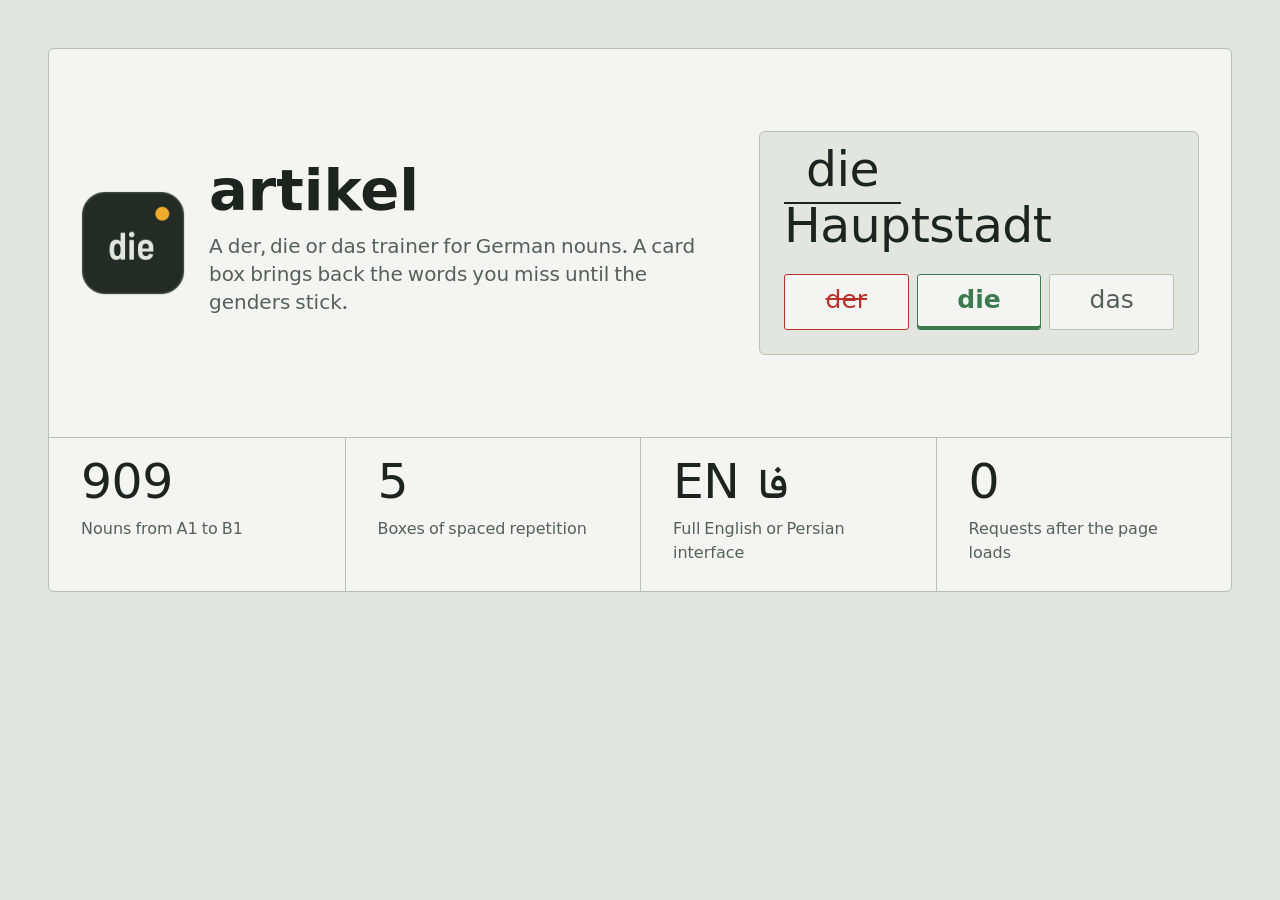
==== tools/banner/banner.html @ f2b427ca "Render the README banner and screenshots from the new design The banner follows the other A2M33 READ" ====
<!doctype html>
<html lang="en">
<head>
<meta charset="utf-8">
<title>artikel banner</title>
<link rel="stylesheet" href="../../tokens.css">
<link rel="stylesheet" href="banner.css">
</head>
<body>
<main class="sheet">
  <div class="top">
    <header class="head">
      <img class="icon" src="icon.png" width="104" height="104" alt="">
      <div>
        <h1>artikel</h1>
        <p class="sub">A der, die or das trainer for German nouns. A card box brings back the words you miss until the genders stick.</p>
      </div>
    </header>

    <section class="card" aria-label="Card">
      <p class="phrase" lang="de"><span class="slot">die</span> Hauptstadt</p>
      <div class="choices" lang="de">
        <span class="choice is-wrong">der</span>
        <span class="choice is-correct">die</span>
        <span class="choice">das</span>
      </div>
    </section>
  </div>

  <section class="readings">
    <div class="cell">
      <p class="reading">909</p>
      <p class="tag">Nouns from A1 to B1</p>
    </div>
    <div class="cell">
      <p class="reading">5</p>
      <p class="tag">Boxes of spaced repetition</p>
    </div>
    <div class="cell">
      <p class="reading">EN <span class="fa" lang="fa">فا</span></p>
      <p class="tag">Full English or Persian interface</p>
    </div>
    <div class="cell">
      <p class="reading">0</p>
      <p class="tag">Requests after the page loads</p>
    </div>
  </section>
</main>
</body>
</html>
---- tokens.css ----
/* A2M33 "control room" design tokens. Copy this file (and fonts/) into a project; do not edit per project.
   Source of truth: notes/design/README.md */

@font-face { font-family: "Barlow"; font-weight: 400; font-display: swap; src: url("fonts/Barlow-Regular.woff2") format("woff2"); }
@font-face { font-family: "Barlow"; font-weight: 500; font-display: swap; src: url("fonts/Barlow-Medium.woff2") format("woff2"); }
@font-face { font-family: "Barlow"; font-weight: 600; font-display: swap; src: url("fonts/Barlow-SemiBold.woff2") format("woff2"); }
@font-face { font-family: "Barlow Semi Condensed"; font-weight: 500; font-display: swap; src: url("fonts/BarlowSemiCondensed-Medium.woff2") format("woff2"); }
@font-face { font-family: "Barlow Semi Condensed"; font-weight: 600; font-display: swap; src: url("fonts/BarlowSemiCondensed-SemiBold.woff2") format("woff2"); }

:root {
  color-scheme: light dark;

  /* Light: a painted control cabinet (close to RAL 7035), slightly green-grey */
  --cab: #e3e5e0;        /* page background */
  --panel: #f4f5f2;      /* raised surfaces */
  --inset: #d5d9d3;      /* wells, tracks, inactive fills */
  --line: #b9bfb7;       /* 1px borders and rules */
  --ink: #1d2420;        /* main text and values */
  --ink-2: #56605a;      /* labels and secondary text */
  --steel: #2c5b80;      /* links, focus, selected (process blue) */
  --amber: #d99211;      /* the one signal colour: active, attention, live */
  --amber-ink: #6b4600;  /* text on amber or amber text on light */
  --fault: #b8322a;      /* faults and errors only */
  --ok: #3d7a4f;         /* used sparingly: a confirmed good state */

  --font: "Barlow", "Vazirmatn", system-ui, sans-serif;
  --font-tag: "Barlow Semi Condensed", "Barlow", "Vazirmatn", system-ui, sans-serif;
  --font-code: Consolas, ui-monospace, "SF Mono", Menlo, monospace; /* literal commands and code only, never labels */

  /* Type scale (1.25, base 16px) */
  --t-xs: 0.8rem;
  --t-sm: 0.9rem;
  --t-md: 1rem;
  --t-lg: 1.25rem;
  --t-xl: 1.563rem;
  --t-2xl: 1.953rem;
  --t-value: 3.052rem;   /* big readings */

  /* Space (4px grid) */
  --s1: 4px; --s2: 8px; --s3: 12px; --s4: 16px; --s5: 24px; --s6: 32px; --s7: 48px; --s8: 64px;

  /* Radius by hierarchy, not one radius everywhere */
  --r-panel: 6px;
  --r-control: 3px;
  --r-lamp: 50%;

  --dur: 160ms;
  --ease: cubic-bezier(0.2, 0, 0, 1);
}

@media (prefers-color-scheme: dark) {
  :root {
    /* Dark: the night-shift panel, green-grey slate, never pure black */
    --cab: #1b211e;
    --panel: #242b27;
    --inset: #2f3732;
    --line: #3d4741;
    --ink: #e2e6e0;
    --ink-2: #9aa59d;
    --steel: #7fb0d6;
    --amber: #f0ab2a;
    --amber-ink: #f6c870;
    --fault: #e2584d;
    --ok: #6fb282;
  }
}

/* Theme override hooks for apps with a manual toggle */
:root[data-theme="light"] { color-scheme: light; }
:root[data-theme="dark"] { color-scheme: dark; }

/* Base */
*, *::before, *::after { box-sizing: border-box; }
html { font-family: var(--font); font-size: 100%; line-height: 1.5; color: var(--ink); background: var(--cab);
       font-variant-numeric: tabular-nums; -webkit-text-size-adjust: 100%; }
body { margin: 0; }
a { color: var(--steel); text-underline-offset: 0.18em; }
:focus-visible { outline: 2px solid var(--steel); outline-offset: 2px; border-radius: var(--r-control); }
h1, h2, h3 { font-family: var(--font-tag); font-weight: 600; line-height: 1.15; letter-spacing: 0.005em; margin: 0 0 var(--s3); }
h1 { font-size: var(--t-2xl); }
h2 { font-size: var(--t-xl); }
h3 { font-size: var(--t-lg); }

/* Signature: the status lamp. Grey when idle, amber when live, red on fault. */
.lamp { display: inline-block; width: 0.7em; height: 0.7em; border-radius: var(--r-lamp);
        background: var(--inset); box-shadow: inset 0 0 0 1px var(--line); vertical-align: 0.05em; }
.lamp[data-state="live"] { background: var(--amber); box-shadow: 0 0 0 3px color-mix(in srgb, var(--amber) 25%, transparent); }
.lamp[data-state="fault"] { background: var(--fault); }
.lamp[data-state="ok"] { background: var(--ok); }

/* Equipment tag: the small condensed label next to a value, like "P-101" or "Streak" */
.tag { font-family: var(--font-tag); font-weight: 500; font-size: var(--t-sm); color: var(--ink-2); }

/* Reading: a value with its unit */
.reading { font-size: var(--t-value); font-weight: 500; line-height: 1; letter-spacing: -0.01em; }
.reading small { font-size: 0.4em; font-weight: 500; color: var(--ink-2); margin-inline-start: 0.2em; }

/* Panel */
.panel { background: var(--panel); border: 1px solid var(--line); border-radius: var(--r-panel); padding: var(--s5); }

/* Buttons: flat, bordered, pressed state darkens; primary is ink, not amber */
.btn { font: 500 var(--t-md)/1 var(--font); min-height: 40px; padding: 0 var(--s4); border-radius: var(--r-control);
       border: 1px solid var(--line); background: var(--panel); color: var(--ink); cursor: pointer;
       transition: background var(--dur) var(--ease), border-color var(--dur) var(--ease); }
.btn:hover { border-color: var(--ink-2); }
.btn:active { background: var(--inset); }
.btn[data-variant="primary"] { background: var(--ink); color: var(--panel); border-color: var(--ink); }
.btn[aria-pressed="true"] { border-color: var(--amber); box-shadow: inset 0 -3px 0 var(--amber); }
.btn:disabled { opacity: 0.5; cursor: not-allowed; }

@media (prefers-reduced-motion: reduce) {
  *, *::before, *::after { transition-duration: 0ms !important; animation-duration: 0ms !important; }
}
---- tools/banner/banner.css ----
/* artikel README banner, 1280x640. Uses only the variables from tokens.css. */

@font-face { font-family: "Vazirmatn"; font-weight: 500; src: url("../../fonts/Vazirmatn-Medium.woff2") format("woff2"); }

html, body { width: 1280px; height: 640px; overflow: hidden; }
body { padding: var(--s7); }
p { margin: 0; }

.sheet {
  height: 100%;
  display: grid;
  grid-template-rows: 1fr auto;
  background: var(--panel);
  border: 1px solid var(--line);
  border-radius: var(--r-panel);
}

.top {
  display: grid;
  grid-template-columns: 1fr 440px;
  gap: var(--s6);
  align-items: center;
  padding: 0 var(--s6);
}

.head {
  display: grid;
  grid-template-columns: auto 1fr;
  gap: var(--s5);
  align-items: center;
}
.icon { display: block; border-radius: 22px; }
.head h1 { font-size: 3.6rem; line-height: 1; margin: 0 0 var(--s2); letter-spacing: 0; }
.sub { font-size: var(--t-lg); color: var(--ink-2); line-height: 1.4; }

.card {
  padding: var(--s4) var(--s5) var(--s5);
  background: var(--cab);
  border: 1px solid var(--line);
  border-radius: var(--r-panel);
}
.phrase { font-size: var(--t-value); font-weight: 500; line-height: 1.1; letter-spacing: -0.01em; margin-bottom: var(--s4); }
.slot { display: inline-block; min-width: 2.4em; text-align: center; border-bottom: 0.06em solid var(--ink); margin-right: 0.2em; }
.choices { display: grid; grid-template-columns: repeat(3, 1fr); gap: var(--s2); }
.choice {
  display: grid; place-items: center; height: 56px;
  background: var(--panel); border: 1px solid var(--line); border-radius: var(--r-control);
  font-size: var(--t-xl); font-weight: 500; color: var(--ink-2);
}
.choice.is-correct { border-color: var(--ok); color: var(--ok); font-weight: 600; box-shadow: inset 0 -3px 0 var(--ok); }
.choice.is-wrong { border-color: var(--fault); color: var(--fault); text-decoration: line-through; text-decoration-thickness: 2px; }

.readings {
  display: grid;
  grid-template-columns: repeat(4, 1fr);
  border-top: 1px solid var(--line);
}
.cell { padding: var(--s5) var(--s6); }
.cell + .cell { border-left: 1px solid var(--line); }
.cell .reading { margin-bottom: var(--s2); }
.cell .tag { font-size: var(--t-md); }
.fa { font-family: "Vazirmatn", var(--font); font-size: 0.85em; line-height: 0; margin-left: 0.15em; }
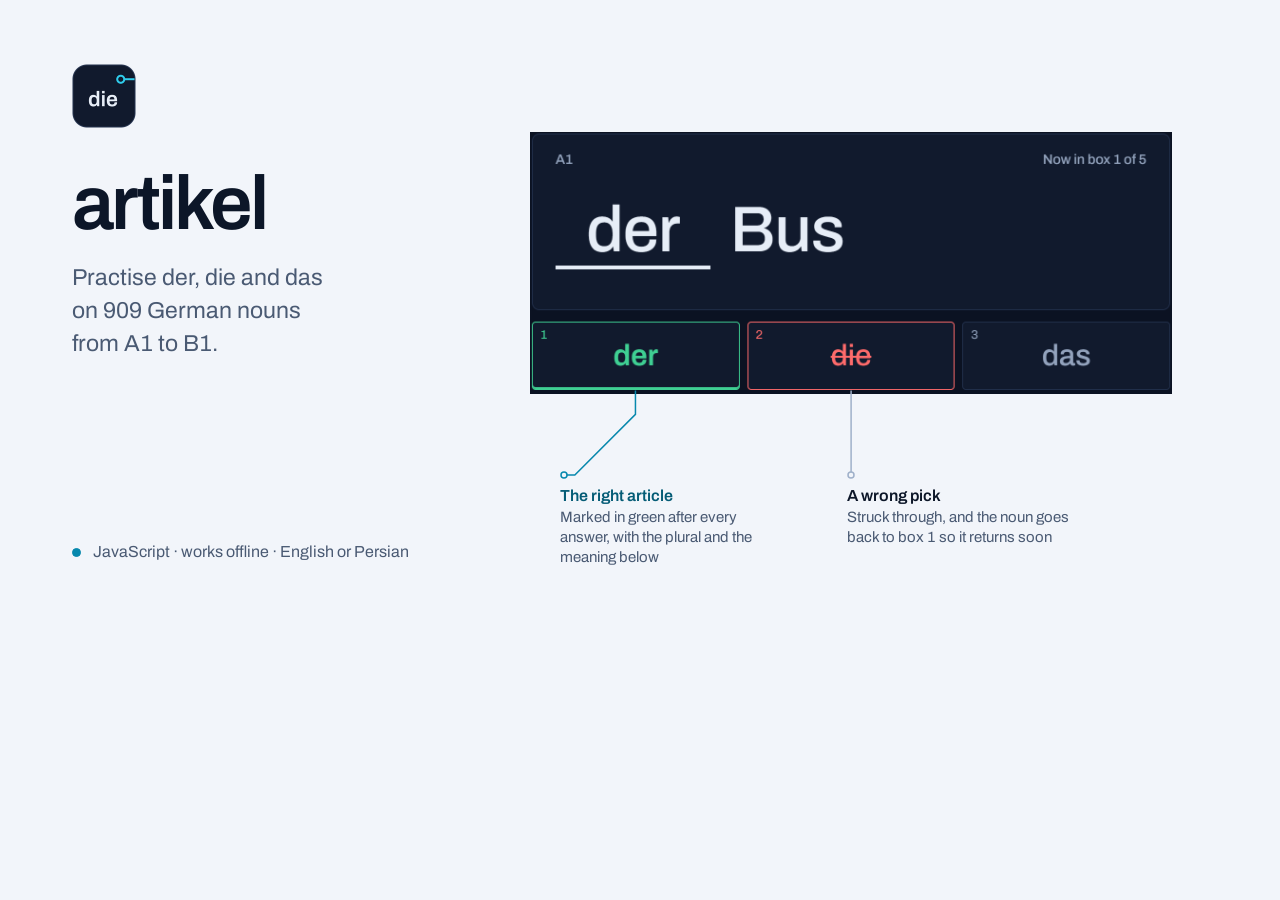
==== commit bf189899: "Move the app and README images to the trace design tokens.css and the fonts now come from the shared" ====
--- a/tools/banner/banner.html
+++ b/tools/banner/banner.html
@@ -3,48 +3,42 @@
 <head>
 <meta charset="utf-8">
 <title>artikel banner</title>
-<link rel="stylesheet" href="../../tokens.css">
+<link rel="stylesheet" href="tokens.css">
 <link rel="stylesheet" href="banner.css">
+<script src="trace.js"></script>
+<style>
+  /* app.png: the real app in dark mode at 2x, written by tools/screens/render.py.
+     The crop shows the card and the three answer buttons after a wrong pick.
+     The app's own ground matches the banner, so the crop needs no frame. */
+  :root { --k: 0.95; --x0: 302; --y0: 88; }
+  .artifact { left: 530px; top: 132px; width: calc(676px * var(--k)); height: calc(276px * var(--k));
+              border: 0; border-radius: 0; background: var(--ground); }
+  .artifact img { width: calc(1280px * var(--k)); margin-left: calc(var(--x0) * -1px * var(--k));
+                  margin-top: calc(var(--y0) * -1px * var(--k)); }
+</style>
 </head>
 <body>
 <main class="sheet">
-  <div class="top">
-    <header class="head">
-      <img class="icon" src="icon.png" width="104" height="104" alt="">
-      <div>
-        <h1>artikel</h1>
-        <p class="sub">A der, die or das trainer for German nouns. A card box brings back the words you miss until the genders stick.</p>
-      </div>
-    </header>
+  <section class="intro">
+    <img class="icon" src="icon.png" alt="">
+    <h1>artikel</h1>
+    <p class="sub">Practise der, die and das on 909 German nouns from A1 to B1.</p>
+    <p class="meta"><span class="pad" data-state="live"></span>JavaScript · works offline · English or Persian</p>
+  </section>
 
-    <section class="card" aria-label="Card">
-      <p class="phrase" lang="de"><span class="slot">die</span> Hauptstadt</p>
-      <div class="choices" lang="de">
-        <span class="choice is-wrong">der</span>
-        <span class="choice is-correct">die</span>
-        <span class="choice">das</span>
-      </div>
-    </section>
-  </div>
+  <figure class="artifact" style="margin:0"><img src="app.png" alt=""></figure>
 
-  <section class="readings">
-    <div class="cell">
-      <p class="reading">909</p>
-      <p class="tag">Nouns from A1 to B1</p>
-    </div>
-    <div class="cell">
-      <p class="reading">5</p>
-      <p class="tag">Boxes of spaced repetition</p>
-    </div>
-    <div class="cell">
-      <p class="reading">EN <span class="fa" lang="fa">فا</span></p>
-      <p class="tag">Full English or Persian interface</p>
-    </div>
-    <div class="cell">
-      <p class="reading">0</p>
-      <p class="tag">Requests after the page loads</p>
-    </div>
-  </section>
+  <p class="callout lit" id="c-right" style="left:560px;top:470px;width:220px"><b>The right article</b>Marked in green after every answer, with the plural and the meaning below</p>
+  <p class="callout" id="c-wrong" style="left:847px;top:470px;width:250px"><b>A wrong pick</b>Struck through, and the noun goes back to box 1 so it returns soon</p>
 </main>
+<script>
+  // app coordinates (1x CSS px of the screenshot page) to banner coordinates
+  const k = 0.95, app = (x, y) => [530 + (x - 302) * k, 132 + (y - 88) * k];
+  const above = id => { const r = document.getElementById(id).getBoundingClientRect(); return [r.left + 4, r.top - 10]; };
+  traces([
+    [above("c-right"), app(413, 360), { lit: true, r: 0, tail: 24 }],
+    [above("c-wrong"), app(640, 360), { r: 0, tail: 24 }],
+  ]);
+</script>
 </body>
 </html>
--- a/tools/banner/tokens.css
+++ b/tools/banner/tokens.css
@@ -0,0 +1,118 @@
+/* A2M33 "trace" design tokens. Copy this file (and fonts/) into a project; do not edit per project.
+   Source of truth: notes/design/README.md */
+
+@font-face { font-family: "Archivo"; font-weight: 400; font-display: swap; src: url("fonts/Archivo-400.woff2") format("woff2"); }
+@font-face { font-family: "Archivo"; font-weight: 500; font-display: swap; src: url("fonts/Archivo-500.woff2") format("woff2"); }
+@font-face { font-family: "Archivo"; font-weight: 600; font-display: swap; src: url("fonts/Archivo-600.woff2") format("woff2"); }
+@font-face { font-family: "Archivo"; font-weight: 700; font-display: swap; src: url("fonts/Archivo-700.woff2") format("woff2"); }
+@font-face { font-family: "JetBrains Mono"; font-weight: 400; font-display: swap; src: url("fonts/JetBrainsMono-400.woff2") format("woff2"); }
+@font-face { font-family: "JetBrains Mono"; font-weight: 500; font-display: swap; src: url("fonts/JetBrainsMono-500.woff2") format("woff2"); }
+
+:root {
+  color-scheme: light dark;
+
+  /* Light: drafting paper with a blue cast */
+  --ground: #f2f5fa;     /* page background */
+  --panel: #ffffff;      /* raised surfaces */
+  --inset: #e4eaf3;      /* wells, tracks, inactive fills */
+  --line: #cdd6e4;       /* 1px borders and rules */
+  --trace: #9fb0c9;      /* idle traces and pads */
+  --ink: #0c1628;        /* main text and values */
+  --ink-2: #4a5a73;      /* labels and secondary text */
+  --signal: #0788ad;     /* the one signal colour: live, active, the lit trace */
+  --signal-ink: #055c76; /* signal-coloured text on light */
+  --link: #1f5bd8;       /* links, focus, selected */
+  --fault: #c9343a;      /* faults and errors only */
+  --ok: #1d8458;         /* a confirmed good state, sparingly */
+
+  --font: "Archivo", "Vazirmatn", system-ui, sans-serif;
+  --font-code: "JetBrains Mono", Consolas, ui-monospace, monospace; /* code, commands, measurements only */
+
+  /* Type scale (1.25, base 16px) */
+  --t-xs: 0.8rem;
+  --t-sm: 0.9rem;
+  --t-md: 1rem;
+  --t-lg: 1.25rem;
+  --t-xl: 1.563rem;
+  --t-2xl: 1.953rem;
+  --t-3xl: 2.441rem;
+  --t-value: 3.052rem;
+
+  /* Space (4px grid) */
+  --s1: 4px; --s2: 8px; --s3: 12px; --s4: 16px; --s5: 24px; --s6: 32px; --s7: 48px; --s8: 64px;
+
+  /* Radius by hierarchy */
+  --r-panel: 8px;
+  --r-control: 4px;
+  --r-pad: 50%;
+
+  --trace-w: 1.5px;
+  --dur: 160ms;
+  --ease: cubic-bezier(0.23, 1, 0.32, 1);
+}
+
+@media (prefers-color-scheme: dark) {
+  :root {
+    /* Dark: board at night, deep navy, never pure black */
+    --ground: #0b1222;
+    --panel: #111a2d;
+    --inset: #18233a;
+    --line: #22304b;
+    --trace: #3a4d70;
+    --ink: #e6edf7;
+    --ink-2: #93a3bd;
+    --signal: #2fcbea;
+    --signal-ink: #7fe0f3;
+    --link: #6f9dff;
+    --fault: #ff6b6b;
+    --ok: #3fcf93;
+  }
+}
+
+:root[data-theme="light"] { color-scheme: light; }
+:root[data-theme="dark"] { color-scheme: dark; }
+
+/* Base */
+*, *::before, *::after { box-sizing: border-box; }
+html { font-family: var(--font); font-size: 100%; line-height: 1.5; color: var(--ink); background: var(--ground);
+       font-variant-numeric: tabular-nums; -webkit-text-size-adjust: 100%; }
+body { margin: 0; }
+::selection { background: color-mix(in srgb, var(--signal) 30%, transparent); color: var(--ink); }
+a { color: var(--link); text-underline-offset: 0.2em; text-decoration-thickness: 1px; }
+:focus-visible { outline: 2px solid var(--link); outline-offset: 2px; border-radius: var(--r-control); }
+h1, h2, h3 { font-weight: 600; line-height: 1.12; letter-spacing: -0.015em; margin: 0 0 var(--s3); text-wrap: balance; }
+h1 { font-size: var(--t-2xl); }
+h2 { font-size: var(--t-xl); }
+h3 { font-size: var(--t-lg); }
+code, kbd, samp { font-family: var(--font-code); font-size: 0.92em; }
+
+/* Signature: the pad. A hollow ring at the end of a trace. Idle = trace colour, live = filled signal, fault = red. */
+.pad { display: inline-block; width: 0.62em; height: 0.62em; border-radius: var(--r-pad);
+       border: var(--trace-w) solid var(--trace); background: transparent; vertical-align: 0.04em; }
+.pad[data-state="live"] { border-color: var(--signal); background: var(--signal); }
+.pad[data-state="fault"] { border-color: var(--fault); background: var(--fault); }
+.pad[data-state="ok"] { border-color: var(--ok); }
+
+/* Label: the small text next to a value */
+.label { font-weight: 500; font-size: var(--t-sm); color: var(--ink-2); }
+
+/* Reading: a value with its unit */
+.reading { font-size: var(--t-value); font-weight: 500; line-height: 1; letter-spacing: -0.02em; }
+.reading small { font-size: 0.4em; font-weight: 500; color: var(--ink-2); margin-inline-start: 0.2em; }
+
+/* Panel */
+.panel { background: var(--panel); border: 1px solid var(--line); border-radius: var(--r-panel); padding: var(--s5); }
+
+/* Buttons: flat, bordered; primary is ink, toggled-on gets a signal underline */
+.btn { font: 500 var(--t-md)/1 var(--font); min-height: 40px; padding: 0 var(--s4); border-radius: var(--r-control);
+       border: 1px solid var(--line); background: var(--panel); color: var(--ink); cursor: pointer;
+       transition: background var(--dur) var(--ease), border-color var(--dur) var(--ease), transform var(--dur) var(--ease); }
+.btn:hover { border-color: var(--trace); }
+.btn:active { background: var(--inset); transform: scale(0.98); }
+.btn[data-variant="primary"] { background: var(--ink); color: var(--panel); border-color: var(--ink); }
+.btn[aria-pressed="true"] { border-color: var(--signal); box-shadow: inset 0 -2px 0 var(--signal); }
+.btn:disabled { opacity: 0.5; cursor: not-allowed; }
+
+@media (prefers-reduced-motion: reduce) {
+  *, *::before, *::after { transition-duration: 0ms !important; animation-duration: 0ms !important; }
+}
--- a/tools/banner/banner.css
+++ b/tools/banner/banner.css
@@ -1,62 +1,22 @@
-/* artikel README banner, 1280x640. Uses only the variables from tokens.css. */
-
-@font-face { font-family: "Vazirmatn"; font-weight: 500; src: url("../../fonts/Vazirmatn-Medium.woff2") format("woff2"); }
-
-html, body { width: 1280px; height: 640px; overflow: hidden; }
-body { padding: var(--s7); }
-p { margin: 0; }
-
-.sheet {
-  height: 100%;
-  display: grid;
-  grid-template-rows: 1fr auto;
-  background: var(--panel);
-  border: 1px solid var(--line);
-  border-radius: var(--r-panel);
-}
-
-.top {
-  display: grid;
-  grid-template-columns: 1fr 440px;
-  gap: var(--s6);
-  align-items: center;
-  padding: 0 var(--s6);
-}
-
-.head {
-  display: grid;
-  grid-template-columns: auto 1fr;
-  gap: var(--s5);
-  align-items: center;
-}
-.icon { display: block; border-radius: 22px; }
-.head h1 { font-size: 3.6rem; line-height: 1; margin: 0 0 var(--s2); letter-spacing: 0; }
-.sub { font-size: var(--t-lg); color: var(--ink-2); line-height: 1.4; }
-
-.card {
-  padding: var(--s4) var(--s5) var(--s5);
-  background: var(--cab);
-  border: 1px solid var(--line);
-  border-radius: var(--r-panel);
-}
-.phrase { font-size: var(--t-value); font-weight: 500; line-height: 1.1; letter-spacing: -0.01em; margin-bottom: var(--s4); }
-.slot { display: inline-block; min-width: 2.4em; text-align: center; border-bottom: 0.06em solid var(--ink); margin-right: 0.2em; }
-.choices { display: grid; grid-template-columns: repeat(3, 1fr); gap: var(--s2); }
-.choice {
-  display: grid; place-items: center; height: 56px;
-  background: var(--panel); border: 1px solid var(--line); border-radius: var(--r-control);
-  font-size: var(--t-xl); font-weight: 500; color: var(--ink-2);
-}
-.choice.is-correct { border-color: var(--ok); color: var(--ok); font-weight: 600; box-shadow: inset 0 -3px 0 var(--ok); }
-.choice.is-wrong { border-color: var(--fault); color: var(--fault); text-decoration: line-through; text-decoration-thickness: 2px; }
-
-.readings {
-  display: grid;
-  grid-template-columns: repeat(4, 1fr);
-  border-top: 1px solid var(--line);
-}
-.cell { padding: var(--s5) var(--s6); }
-.cell + .cell { border-left: 1px solid var(--line); }
-.cell .reading { margin-bottom: var(--s2); }
-.cell .tag { font-size: var(--t-md); }
-.fa { font-family: "Vazirmatn", var(--font); font-size: 0.85em; line-height: 0; margin-left: 0.15em; }
+/* A2M33 "trace" banner frame, 1280x640. Uses tokens.css variables only.
+   Left: name and one sentence. Right: the real artifact with traced callouts. */
+:root { color-scheme: dark; }
+html, body { width: 1280px; height: 640px; overflow: hidden; background: var(--ground); }
+.sheet { position: relative; width: 1280px; height: 640px; padding: 64px 72px; }
+.intro { position: absolute; left: 72px; top: 64px; bottom: 64px; width: 400px; display: flex; flex-direction: column; }
+.icon { width: 64px; height: 64px; display: block; margin-bottom: 40px; }
+h1 { font-size: 76px; font-weight: 600; letter-spacing: -0.035em; line-height: 0.95; margin: 0 0 22px; }
+.sub { font-size: 23px; line-height: 1.42; color: var(--ink-2); margin: 0; max-width: 21ch; text-wrap: pretty; }
+.sub b { color: var(--ink); font-weight: 500; }
+.meta { margin-top: auto; display: flex; align-items: center; gap: 12px; font-size: 16px; line-height: 1; color: var(--ink-2); }
+.meta .pad { width: 9px; height: 9px; }
+.artifact { position: absolute; overflow: hidden; border: 1px solid var(--line); border-radius: var(--r-panel); background: var(--panel); }
+.artifact img { display: block; }
+.callout { position: absolute; font-size: 15px; line-height: 1.35; color: var(--ink-2); width: 190px; }
+.callout b { display: block; color: var(--ink); font-weight: 600; font-size: 16px; }
+.callout.lit b { color: var(--signal-ink); }
+svg.traces { position: absolute; inset: 0; pointer-events: none; overflow: visible; }
+svg.traces path { fill: none; stroke: var(--trace); stroke-width: 1.5; }
+svg.traces circle { fill: var(--ground); stroke: var(--trace); stroke-width: 1.5; }
+svg.traces .lit path, svg.traces .lit circle { stroke: var(--signal); }
+svg.traces .lit circle.end { fill: var(--signal); }
